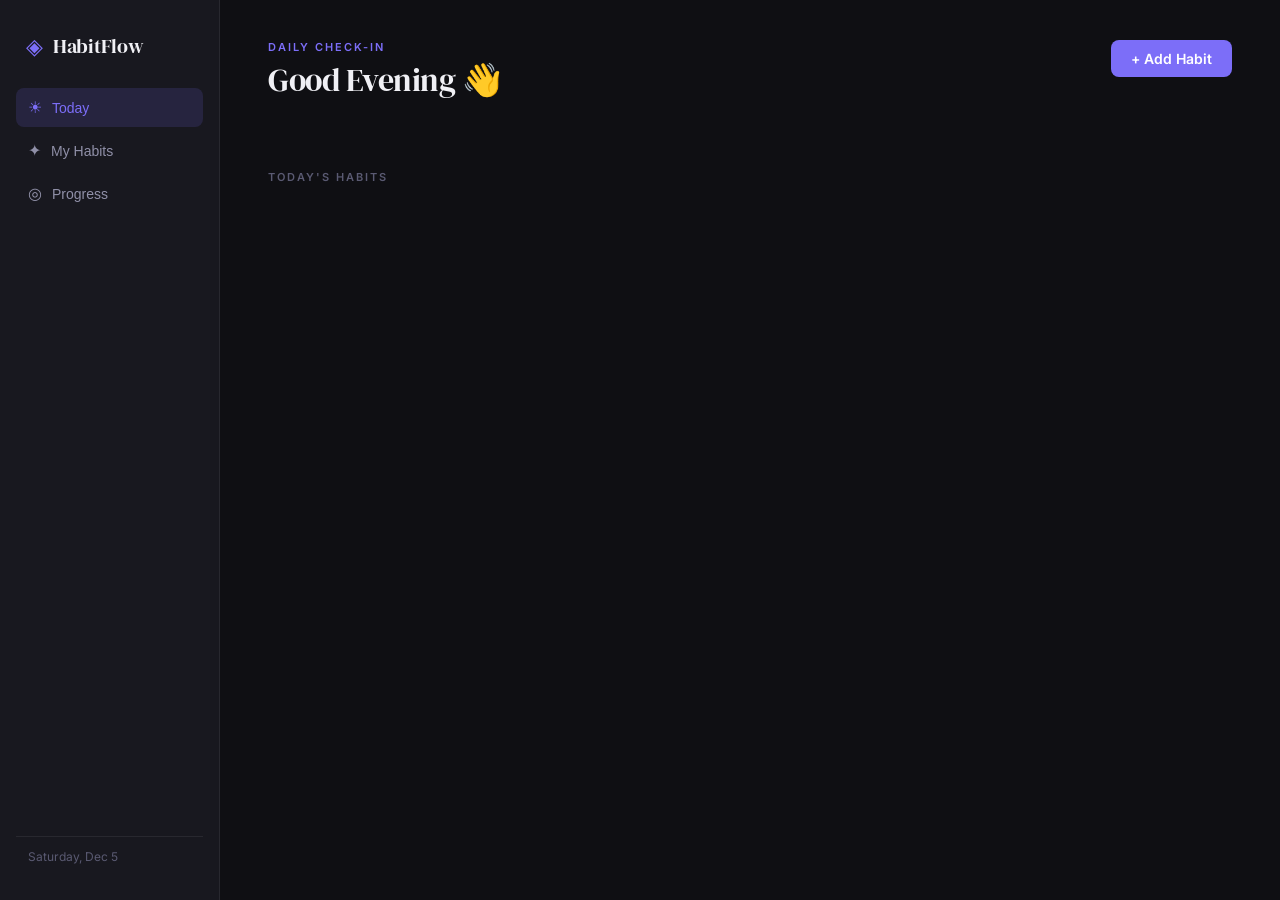
==== templates/index.html @ 09bbe9ed "Initial commit" ====
<!DOCTYPE html>
<html lang="en">
<head>
  <meta charset="UTF-8" />
  <meta name="viewport" content="width=device-width, initial-scale=1.0"/>
  <title>HabitFlow — Daily Tracker</title>
  <link rel="preconnect" href="https://fonts.googleapis.com">
  <link href="https://fonts.googleapis.com/css2?family=Inter:wght@300;400;500;600;700&family=DM+Serif+Display&display=swap" rel="stylesheet">
  <link rel="stylesheet" href="/static/css/style.css">
</head>
<body>

  <!-- Mobile Top Bar -->
  <header class="topbar">
    <button class="hamburger" id="hamburger" aria-label="Open menu">
      <span></span><span></span><span></span>
    </button>
    <div class="topbar-logo">
      <span class="logo-icon">◈</span>
      <span class="logo-text">Habit Tracker</span>
    </div>
    <button class="btn-primary topbar-add" id="topbar-add">+</button>
  </header>

  <!-- Sidebar Overlay (mobile) -->
  <div class="sidebar-overlay" id="sidebar-overlay"></div>

  <!-- Sidebar -->
  <aside class="sidebar" id="sidebar">
    <div class="sidebar-logo">
      <span class="logo-icon">◈</span>
      <span class="logo-text">HabitFlow</span>
      <button class="sidebar-close" id="sidebar-close" aria-label="Close menu">✕</button>
    </div>
    <nav class="sidebar-nav">
      <button class="nav-item active" data-page="today">
        <span class="nav-icon">☀</span> Today
      </button>
      <button class="nav-item" data-page="habits">
        <span class="nav-icon">✦</span> My Habits
      </button>
      <button class="nav-item" data-page="progress">
        <span class="nav-icon">◎</span> Progress
      </button>
    </nav>
    <div class="sidebar-date" id="sidebar-date"></div>
  </aside>

  <!-- Main -->
  <main class="main">
    <!-- TODAY PAGE -->
    <section class="page active" id="page-today">
      <div class="page-header">
        <div>
          <p class="page-eyebrow">Daily Check-in</p>
          <h1 class="page-title">Good <span id="greeting-time"></span> 👋</h1>
        </div>
        <button class="btn-primary desktop-add" id="open-add-modal">+ Add Habit</button>
      </div>
      <div class="summary-cards" id="today-summary"></div>
      <div class="section-label">Today's Habits</div>
      <div class="habit-list" id="today-habits"></div>
    </section>

    <!-- HABITS PAGE -->
    <section class="page" id="page-habits">
      <div class="page-header">
        <div>
          <p class="page-eyebrow">Manage</p>
          <h1 class="page-title">My Habits</h1>
        </div>
        <button class="btn-primary desktop-add" id="open-add-modal-2">+ Add Habit</button>
      </div>
      <div class="habit-grid" id="habits-grid"></div>
      <div class="empty-state" id="habits-empty" style="display:none">
        <div class="empty-icon">✦</div>
        <p>No habits yet. Add your first one!</p>
      </div>
    </section>

    <!-- PROGRESS PAGE -->
    <section class="page" id="page-progress">
      <div class="page-header">
        <div>
          <p class="page-eyebrow">Analytics</p>
          <h1 class="page-title">Your Progress</h1>
        </div>
      </div>
      <div class="summary-cards" id="progress-summary"></div>
      <div class="section-label">7-Day Activity</div>
      <div class="progress-charts" id="progress-charts"></div>
      <div class="section-label" style="margin-top:2rem;">Completion Rates</div>
      <div class="completion-bars" id="completion-bars"></div>
    </section>
  </main>

  <!-- ADD / EDIT MODAL -->
  <div class="modal-overlay" id="habit-modal">
    <div class="modal">
      <div class="modal-header">
        <h2 id="modal-title">New Habit</h2>
        <button class="modal-close" id="close-modal">✕</button>
      </div>
      <div class="modal-body">
        <div class="form-group">
          <label>Habit Name</label>
          <input type="text" id="habit-name" placeholder="e.g. Morning run" maxlength="50"/>
        </div>
        <div class="form-group">
          <label>Pick an Icon</label>
          <div class="icon-grid" id="icon-picker"></div>
        </div>
        <div class="form-group">
          <label>Color</label>
          <div class="color-grid" id="color-picker"></div>
        </div>
      </div>
      <div class="modal-footer">
        <button class="btn-ghost" id="cancel-modal">Cancel</button>
        <button class="btn-primary" id="save-habit">Save Habit</button>
      </div>
      <input type="hidden" id="edit-habit-id"/>
    </div>
  </div>

  <!-- TOAST -->
  <div class="toast" id="toast"></div>

  <script src="/static/js/app.js"></script>
</body>
</html>
---- static/css/style.css ----
/* ─── RESET & BASE ─── */
*, *::before, *::after { box-sizing: border-box; margin: 0; padding: 0; }

:root {
  --bg: #0f0f13;
  --surface: #18181f;
  --surface-2: #202028;
  --border: rgba(255,255,255,0.07);
  --text: #f0f0f5;
  --text-2: #9090a8;
  --text-3: #5a5a72;
  --accent: #7c6ef8;
  --accent-light: rgba(124,110,248,0.15);
  --green: #34d399;
  --green-light: rgba(52,211,153,0.15);
  --red: #f87171;
  --yellow: #fbbf24;
  --radius: 14px;
  --radius-sm: 8px;
  --shadow: 0 4px 24px rgba(0,0,0,0.4);
  --sidebar-w: 220px;
  --topbar-h: 58px;
  font-size: 15px;
}

html { height: 100%; }
body {
  font-family: 'Inter', sans-serif;
  background: var(--bg);
  color: var(--text);
  display: flex;
  min-height: 100vh;
  overflow-x: hidden;
}

/* ─── MOBILE TOPBAR ─── */
.topbar {
  display: none;
  position: fixed;
  top: 0; left: 0; right: 0;
  height: var(--topbar-h);
  background: var(--surface);
  border-bottom: 1px solid var(--border);
  align-items: center;
  justify-content: space-between;
  padding: 0 16px;
  z-index: 90;
  gap: 12px;
}

.topbar-logo {
  display: flex;
  align-items: center;
  gap: 8px;
  flex: 1;
}

.topbar-add {
  padding: 8px 14px;
  font-size: 18px;
  line-height: 1;
  flex-shrink: 0;
}

/* ─── HAMBURGER ─── */
.hamburger {
  width: 38px;
  height: 38px;
  display: flex;
  flex-direction: column;
  align-items: center;
  justify-content: center;
  gap: 5px;
  background: none;
  border: 1px solid var(--border);
  border-radius: var(--radius-sm);
  cursor: pointer;
  flex-shrink: 0;
  padding: 0;
}

.hamburger span {
  display: block;
  width: 18px;
  height: 2px;
  background: var(--text-2);
  border-radius: 2px;
  transition: all 0.25s ease;
  transform-origin: center;
}

/* Animated X when open */
.hamburger.open span:nth-child(1) { transform: translateY(7px) rotate(45deg); }
.hamburger.open span:nth-child(2) { opacity: 0; transform: scaleX(0); }
.hamburger.open span:nth-child(3) { transform: translateY(-7px) rotate(-45deg); }

/* ─── SIDEBAR OVERLAY ─── */
.sidebar-overlay {
  display: none;
  position: fixed;
  inset: 0;
  background: rgba(0,0,0,0.55);
  backdrop-filter: blur(3px);
  z-index: 95;
  opacity: 0;
  transition: opacity 0.25s ease;
}

.sidebar-overlay.visible {
  display: block;
  opacity: 1;
}

/* ─── SIDEBAR ─── */
.sidebar {
  width: var(--sidebar-w);
  min-height: 100vh;
  background: var(--surface);
  border-right: 1px solid var(--border);
  display: flex;
  flex-direction: column;
  padding: 24px 16px;
  flex-shrink: 0;
  position: relative;
  z-index: 1;
}

.sidebar-logo {
  display: flex;
  align-items: center;
  gap: 10px;
  padding: 8px 10px 28px;
}

.logo-icon { font-size: 22px; color: var(--accent); }

.logo-text {
  font-family: 'DM Serif Display', serif;
  font-size: 20px;
  color: var(--text);
  letter-spacing: -0.3px;
  flex: 1;
}

/* Close X — only shown on mobile */
.sidebar-close {
  display: none;
  background: none;
  border: 1px solid var(--border);
  color: var(--text-2);
  width: 28px;
  height: 28px;
  border-radius: 50%;
  cursor: pointer;
  font-size: 12px;
  align-items: center;
  justify-content: center;
  transition: all 0.15s;
  flex-shrink: 0;
}
.sidebar-close:hover { background: var(--surface-2); color: var(--text); }

.sidebar-nav { display: flex; flex-direction: column; gap: 4px; flex: 1; }

.nav-item {
  display: flex;
  align-items: center;
  gap: 10px;
  width: 100%;
  padding: 10px 12px;
  border-radius: var(--radius-sm);
  background: none;
  border: none;
  color: var(--text-2);
  font-size: 14px;
  font-weight: 500;
  cursor: pointer;
  transition: all 0.18s;
  text-align: left;
}

.nav-item:hover { background: var(--surface-2); color: var(--text); }
.nav-item.active { background: var(--accent-light); color: var(--accent); }
.nav-icon { font-size: 16px; }

.sidebar-date {
  font-size: 12px;
  color: var(--text-3);
  padding: 12px;
  border-top: 1px solid var(--border);
}

/* ─── MAIN AREA ─── */
.main {
  flex: 1;
  overflow-y: auto;
  overflow-x: hidden;
  padding: 40px 48px;
  min-height: 100vh;
}

.page { display: none; }
.page.active { display: block; }

/* ─── PAGE HEADER ─── */
.page-header {
  display: flex;
  align-items: flex-start;
  justify-content: space-between;
  margin-bottom: 32px;
  gap: 16px;
}

.page-eyebrow {
  font-size: 11px;
  letter-spacing: 2px;
  text-transform: uppercase;
  color: var(--accent);
  font-weight: 600;
  margin-bottom: 4px;
}

.page-title {
  font-family: 'DM Serif Display', serif;
  font-size: 32px;
  color: var(--text);
  font-weight: 400;
  letter-spacing: -0.5px;
}

.section-label {
  font-size: 11px;
  letter-spacing: 2px;
  text-transform: uppercase;
  color: var(--text-3);
  font-weight: 600;
  margin-bottom: 16px;
}

/* ─── BUTTONS ─── */
.btn-primary {
  padding: 10px 20px;
  background: var(--accent);
  color: #fff;
  border: none;
  border-radius: var(--radius-sm);
  font-size: 14px;
  font-weight: 600;
  cursor: pointer;
  transition: opacity 0.15s, transform 0.1s;
  font-family: 'Inter', sans-serif;
  white-space: nowrap;
  flex-shrink: 0;
}

.btn-primary:hover { opacity: 0.88; transform: translateY(-1px); }
.btn-primary:active { transform: translateY(0); }

.btn-ghost {
  padding: 10px 20px;
  background: none;
  color: var(--text-2);
  border: 1px solid var(--border);
  border-radius: var(--radius-sm);
  font-size: 14px;
  font-weight: 500;
  cursor: pointer;
  transition: background 0.15s;
  font-family: 'Inter', sans-serif;
}

.btn-ghost:hover { background: var(--surface-2); }

/* ─── SUMMARY CARDS ─── */
.summary-cards {
  display: grid;
  grid-template-columns: repeat(auto-fit, minmax(150px, 1fr));
  gap: 16px;
  margin-bottom: 36px;
}

.summary-card {
  background: var(--surface);
  border: 1px solid var(--border);
  border-radius: var(--radius);
  padding: 20px;
}

.summary-card .card-label {
  font-size: 11px;
  letter-spacing: 1.5px;
  text-transform: uppercase;
  color: var(--text-3);
  font-weight: 600;
  margin-bottom: 10px;
}

.summary-card .card-value {
  font-size: 30px;
  font-weight: 700;
  color: var(--text);
  line-height: 1;
  margin-bottom: 4px;
}

.summary-card .card-sub { font-size: 13px; color: var(--text-2); }
.card-value.green { color: var(--green); }
.card-value.accent { color: var(--accent); }

/* ─── TODAY HABIT LIST ─── */
.habit-list { display: flex; flex-direction: column; gap: 12px; }

.habit-row {
  background: var(--surface);
  border: 1px solid var(--border);
  border-radius: var(--radius);
  padding: 16px 18px;
  display: flex;
  align-items: center;
  gap: 14px;
  transition: border-color 0.2s, background 0.2s;
}

.habit-row.completed {
  border-color: rgba(52,211,153,0.3);
  background: rgba(52,211,153,0.04);
}

.habit-check {
  width: 34px;
  height: 34px;
  border-radius: 50%;
  border: 2px solid var(--border);
  background: none;
  cursor: pointer;
  display: flex;
  align-items: center;
  justify-content: center;
  font-size: 16px;
  flex-shrink: 0;
  transition: all 0.2s;
  color: transparent;
}

.habit-check:hover { border-color: var(--green); }

.habit-row.completed .habit-check {
  background: var(--green);
  border-color: var(--green);
  color: #0f2a1e;
}

.habit-info { flex: 1; min-width: 0; }

.habit-name-row {
  display: flex;
  align-items: center;
  gap: 8px;
  margin-bottom: 6px;
}

.habit-icon-badge {
  width: 28px;
  height: 28px;
  border-radius: 7px;
  display: flex;
  align-items: center;
  justify-content: center;
  font-size: 14px;
  flex-shrink: 0;
}

.habit-name {
  font-size: 15px;
  font-weight: 500;
  color: var(--text);
  white-space: nowrap;
  overflow: hidden;
  text-overflow: ellipsis;
}

.habit-row.completed .habit-name { color: var(--text-2); text-decoration: line-through; }

.habit-mini-week { display: flex; gap: 4px; align-items: center; }

.mini-day {
  width: 10px;
  height: 10px;
  border-radius: 3px;
  background: var(--surface-2);
  border: 1px solid var(--border);
}

.mini-day.done { background: var(--green); border-color: var(--green); }
.mini-day.today { outline: 2px solid var(--accent); outline-offset: 1px; }

.habit-meta {
  display: flex;
  flex-direction: column;
  align-items: flex-end;
  gap: 4px;
  flex-shrink: 0;
}

.streak-badge {
  display: flex;
  align-items: center;
  gap: 4px;
  font-size: 12px;
  font-weight: 600;
  color: var(--yellow);
  background: rgba(251,191,36,0.12);
  padding: 3px 8px;
  border-radius: 20px;
  white-space: nowrap;
}

.rate-text { font-size: 11px; color: var(--text-3); }

/* ─── HABITS GRID ─── */
.habit-grid {
  display: grid;
  grid-template-columns: repeat(auto-fill, minmax(260px, 1fr));
  gap: 16px;
}

.habit-card {
  background: var(--surface);
  border: 1px solid var(--border);
  border-radius: var(--radius);
  padding: 22px;
}

.habit-card-top {
  display: flex;
  align-items: center;
  justify-content: space-between;
  margin-bottom: 16px;
}

.habit-card-icon {
  width: 42px;
  height: 42px;
  border-radius: 12px;
  display: flex;
  align-items: center;
  justify-content: center;
  font-size: 20px;
}

.habit-card-actions { display: flex; gap: 6px; }

.icon-btn {
  width: 30px;
  height: 30px;
  border-radius: 7px;
  border: 1px solid var(--border);
  background: none;
  color: var(--text-2);
  cursor: pointer;
  display: flex;
  align-items: center;
  justify-content: center;
  font-size: 13px;
  transition: all 0.15s;
}

.icon-btn:hover { background: var(--surface-2); color: var(--text); }
.icon-btn.danger:hover { background: rgba(248,113,113,0.12); color: var(--red); border-color: rgba(248,113,113,0.3); }

.habit-card-name {
  font-size: 16px;
  font-weight: 600;
  color: var(--text);
  margin-bottom: 14px;
  white-space: nowrap;
  overflow: hidden;
  text-overflow: ellipsis;
}

.habit-card-stats {
  display: grid;
  grid-template-columns: 1fr 1fr 1fr;
  gap: 10px;
  padding-top: 14px;
  border-top: 1px solid var(--border);
}

.stat-item { text-align: center; }
.stat-value { font-size: 18px; font-weight: 700; color: var(--text); }
.stat-label { font-size: 10px; color: var(--text-3); text-transform: uppercase; letter-spacing: 1px; margin-top: 2px; }

/* ─── EMPTY STATE ─── */
.empty-state {
  text-align: center;
  padding: 80px 20px;
  color: var(--text-3);
}

.empty-icon { font-size: 40px; margin-bottom: 16px; }
.empty-state p { font-size: 15px; }

/* ─── PROGRESS CHARTS ─── */
.progress-charts { display: flex; flex-direction: column; gap: 14px; }

.chart-row {
  background: var(--surface);
  border: 1px solid var(--border);
  border-radius: var(--radius);
  padding: 16px 20px;
  display: flex;
  align-items: center;
  gap: 16px;
  flex-wrap: wrap;
}

.chart-name {
  width: 130px;
  flex-shrink: 0;
  display: flex;
  align-items: center;
  gap: 8px;
  font-size: 14px;
  font-weight: 500;
  color: var(--text);
  min-width: 0;
}

.chart-icon-sm {
  width: 26px;
  height: 26px;
  border-radius: 6px;
  display: flex;
  align-items: center;
  justify-content: center;
  font-size: 13px;
  flex-shrink: 0;
}

.chart-week {
  display: flex;
  gap: 5px;
  align-items: flex-end;
  flex-wrap: nowrap;
  overflow-x: auto;
}

.chart-bar-col {
  display: flex;
  flex-direction: column;
  align-items: center;
  gap: 4px;
}

.chart-bar {
  width: 26px;
  height: 26px;
  border-radius: 6px;
  background: var(--surface-2);
  border: 1px solid var(--border);
  display: flex;
  align-items: center;
  justify-content: center;
  font-size: 10px;
  color: var(--text-3);
  transition: all 0.2s;
  flex-shrink: 0;
}

.chart-bar.done { color: #0f2a1e; font-size: 13px; }
.chart-day-label { font-size: 10px; color: var(--text-3); }

.completion-bars { display: flex; flex-direction: column; gap: 12px; }

.comp-row {
  background: var(--surface);
  border: 1px solid var(--border);
  border-radius: var(--radius);
  padding: 16px 20px;
}

.comp-row-header {
  display: flex;
  justify-content: space-between;
  align-items: center;
  margin-bottom: 10px;
  gap: 12px;
}

.comp-name {
  display: flex;
  align-items: center;
  gap: 8px;
  font-size: 14px;
  font-weight: 500;
  color: var(--text);
  min-width: 0;
}

.comp-pct { font-size: 14px; font-weight: 700; color: var(--text); flex-shrink: 0; }

.comp-bar-bg {
  height: 7px;
  background: var(--surface-2);
  border-radius: 10px;
  overflow: hidden;
}

.comp-bar-fill {
  height: 100%;
  border-radius: 10px;
  transition: width 0.6s ease;
}

/* ─── MODAL ─── */
.modal-overlay {
  display: none;
  position: fixed;
  inset: 0;
  background: rgba(0,0,0,0.6);
  backdrop-filter: blur(6px);
  z-index: 100;
  align-items: center;
  justify-content: center;
  padding: 16px;
}

.modal-overlay.open { display: flex; }

.modal {
  background: var(--surface);
  border: 1px solid var(--border);
  border-radius: 20px;
  width: 440px;
  max-width: 100%;
  max-height: 90vh;
  overflow-y: auto;
  box-shadow: var(--shadow);
  animation: slideUp 0.2s ease;
}

@keyframes slideUp {
  from { opacity: 0; transform: translateY(16px); }
  to { opacity: 1; transform: translateY(0); }
}

.modal-header {
  display: flex;
  justify-content: space-between;
  align-items: center;
  padding: 24px 24px 0;
}

.modal-header h2 {
  font-family: 'DM Serif Display', serif;
  font-size: 22px;
  font-weight: 400;
}

.modal-close {
  width: 32px;
  height: 32px;
  border-radius: 50%;
  border: 1px solid var(--border);
  background: none;
  color: var(--text-2);
  cursor: pointer;
  display: flex;
  align-items: center;
  justify-content: center;
  font-size: 14px;
  transition: all 0.15s;
  flex-shrink: 0;
}

.modal-close:hover { background: var(--surface-2); color: var(--text); }

.modal-body { padding: 24px; display: flex; flex-direction: column; gap: 20px; }

.form-group { display: flex; flex-direction: column; gap: 8px; }
.form-group label { font-size: 12px; text-transform: uppercase; letter-spacing: 1.5px; color: var(--text-3); font-weight: 600; }

.form-group input {
  background: var(--surface-2);
  border: 1px solid var(--border);
  border-radius: var(--radius-sm);
  padding: 12px 14px;
  color: var(--text);
  font-size: 14px;
  font-family: 'Inter', sans-serif;
  outline: none;
  transition: border-color 0.2s;
  width: 100%;
}

.form-group input:focus { border-color: var(--accent); }
.form-group input::placeholder { color: var(--text-3); }

.icon-grid {
  display: grid;
  grid-template-columns: repeat(8, 1fr);
  gap: 6px;
}

.icon-opt {
  width: 100%;
  aspect-ratio: 1;
  border-radius: 8px;
  border: 1px solid var(--border);
  background: var(--surface-2);
  display: flex;
  align-items: center;
  justify-content: center;
  font-size: 18px;
  cursor: pointer;
  transition: all 0.15s;
}

.icon-opt:hover { border-color: var(--accent); background: var(--accent-light); }
.icon-opt.selected { border-color: var(--accent); background: var(--accent-light); }

.color-grid { display: flex; gap: 8px; flex-wrap: wrap; }

.color-opt {
  width: 28px;
  height: 28px;
  border-radius: 50%;
  border: 2px solid transparent;
  cursor: pointer;
  transition: transform 0.15s, border-color 0.15s;
}

.color-opt:hover { transform: scale(1.15); }
.color-opt.selected { border-color: #fff; transform: scale(1.1); }

.modal-footer {
  display: flex;
  justify-content: flex-end;
  gap: 10px;
  padding: 0 24px 24px;
}

/* ─── TOAST ─── */
.toast {
  position: fixed;
  bottom: 28px;
  left: 50%;
  transform: translateX(-50%) translateY(80px);
  background: var(--surface);
  border: 1px solid var(--border);
  color: var(--text);
  padding: 12px 22px;
  border-radius: 30px;
  font-size: 14px;
  font-weight: 500;
  box-shadow: var(--shadow);
  transition: transform 0.3s ease;
  z-index: 200;
  pointer-events: none;
  white-space: nowrap;
}

.toast.show { transform: translateX(-50%) translateY(0); }

/* ─── SCROLLBAR ─── */
::-webkit-scrollbar { width: 6px; }
::-webkit-scrollbar-track { background: transparent; }
::-webkit-scrollbar-thumb { background: var(--surface-2); border-radius: 10px; }

/* ─── LOADING ─── */
.loading {
  display: flex;
  align-items: center;
  justify-content: center;
  padding: 60px;
  color: var(--text-3);
  font-size: 14px;
  gap: 10px;
}

@keyframes spin { to { transform: rotate(360deg); } }

.spinner {
  width: 18px;
  height: 18px;
  border: 2px solid var(--border);
  border-top-color: var(--accent);
  border-radius: 50%;
  animation: spin 0.7s linear infinite;
}

/* ═══════════════════════════════════════════
   RESPONSIVE BREAKPOINTS
═══════════════════════════════════════════ */

/* ── Tablet: hide sidebar by default, show hamburger ── */
@media (max-width: 768px) {

  body { flex-direction: column; overflow-x: hidden; }

  /* Show mobile topbar */
  .topbar { display: flex; }

  /* Push content below topbar */
  .main {
    padding: 24px 20px 100px;
    margin-top: var(--topbar-h);
    min-height: calc(100vh - var(--topbar-h));
    width: 100%;
  }

  /* Hide desktop add button in header */
  .desktop-add { display: none; }

  /* Sidebar slides in from left */
  .sidebar {
    position: fixed;
    top: 0; left: 0;
    height: 100vh;
    width: 260px;
    z-index: 100;
    transform: translateX(-100%);
    transition: transform 0.28s cubic-bezier(0.4,0,0.2,1);
    padding: 20px 16px;
    overflow-y: auto;
  }

  .sidebar.open { transform: translateX(0); }

  /* Show close button inside sidebar */
  .sidebar-close { display: flex; }

  /* Page title smaller */
  .page-title { font-size: 26px; }
  .page-header { margin-bottom: 24px; }

  /* Summary cards — 2 columns */
  .summary-cards {
    grid-template-columns: repeat(2, 1fr);
    gap: 12px;
    margin-bottom: 24px;
  }

  .summary-card { padding: 16px; }
  .summary-card .card-value { font-size: 26px; }

  /* Habit rows — tighten up */
  .habit-row { padding: 14px 14px; gap: 12px; }
  .habit-name { font-size: 14px; }

  /* Hide rate text on small screens */
  .rate-text { display: none; }

  /* Habit grid — single column */
  .habit-grid { grid-template-columns: 1fr; }

  /* Progress chart name narrower */
  .chart-name { width: 100px; font-size: 13px; }
  .chart-bar { width: 24px; height: 24px; }

  /* Modal full-width on mobile */
  .modal-overlay { padding: 12px; align-items: flex-end; }
  .modal { border-radius: 20px 20px 16px 16px; width: 100%; max-height: 85vh; }

  /* Icon grid — 6 cols on tablet */
  .icon-grid { grid-template-columns: repeat(6, 1fr); }
}

/* ── Small mobile ── */
@media (max-width: 480px) {

  .main { padding: 20px 14px 90px; }

  .page-title { font-size: 22px; }
  .page-eyebrow { font-size: 10px; }

  /* Summary 2 cols, compact */
  .summary-cards { grid-template-columns: repeat(2, 1fr); gap: 10px; }
  .summary-card { padding: 14px 12px; }
  .summary-card .card-value { font-size: 22px; }
  .summary-card .card-sub { font-size: 11px; }
  .summary-card .card-label { font-size: 10px; margin-bottom: 6px; }

  /* Habit rows */
  .habit-row { padding: 12px; gap: 10px; }
  .habit-check { width: 30px; height: 30px; font-size: 14px; }
  .habit-icon-badge { width: 24px; height: 24px; font-size: 12px; }
  .habit-name { font-size: 14px; }

  /* Mini week — smaller dots */
  .mini-day { width: 8px; height: 8px; }

  /* Streak badge smaller */
  .streak-badge { font-size: 11px; padding: 2px 6px; }

  /* Habits grid */
  .habit-card { padding: 16px; }
  .habit-card-name { font-size: 15px; }
  .stat-value { font-size: 16px; }

  /* Chart adjustments */
  .chart-row { padding: 12px 14px; gap: 10px; }
  .chart-name { width: 80px; font-size: 12px; }
  .chart-bar { width: 22px; height: 22px; font-size: 11px; }
  .chart-day-label { font-size: 9px; }
  .chart-week { gap: 4px; }

  /* Completion bars */
  .comp-row { padding: 14px; }
  .comp-name { font-size: 13px; }

  /* Icon grid 4 cols */
  .icon-grid { grid-template-columns: repeat(6, 1fr); gap: 5px; }
  .icon-opt { font-size: 16px; }

  /* Modal */
  .modal-header { padding: 18px 18px 0; }
  .modal-body { padding: 18px; gap: 16px; }
  .modal-footer { padding: 0 18px 18px; }
  .modal-header h2 { font-size: 19px; }

  /* Buttons */
  .btn-primary, .btn-ghost { padding: 9px 16px; font-size: 13px; }
  .topbar-add { padding: 7px 12px; font-size: 16px; }

  /* Section label */
  .section-label { font-size: 10px; }
}

/* ── Very small (≤360px) ── */
@media (max-width: 360px) {
  .summary-cards { grid-template-columns: 1fr 1fr; gap: 8px; }
  .chart-name { display: none; }
  .habit-mini-week { display: none; }
}
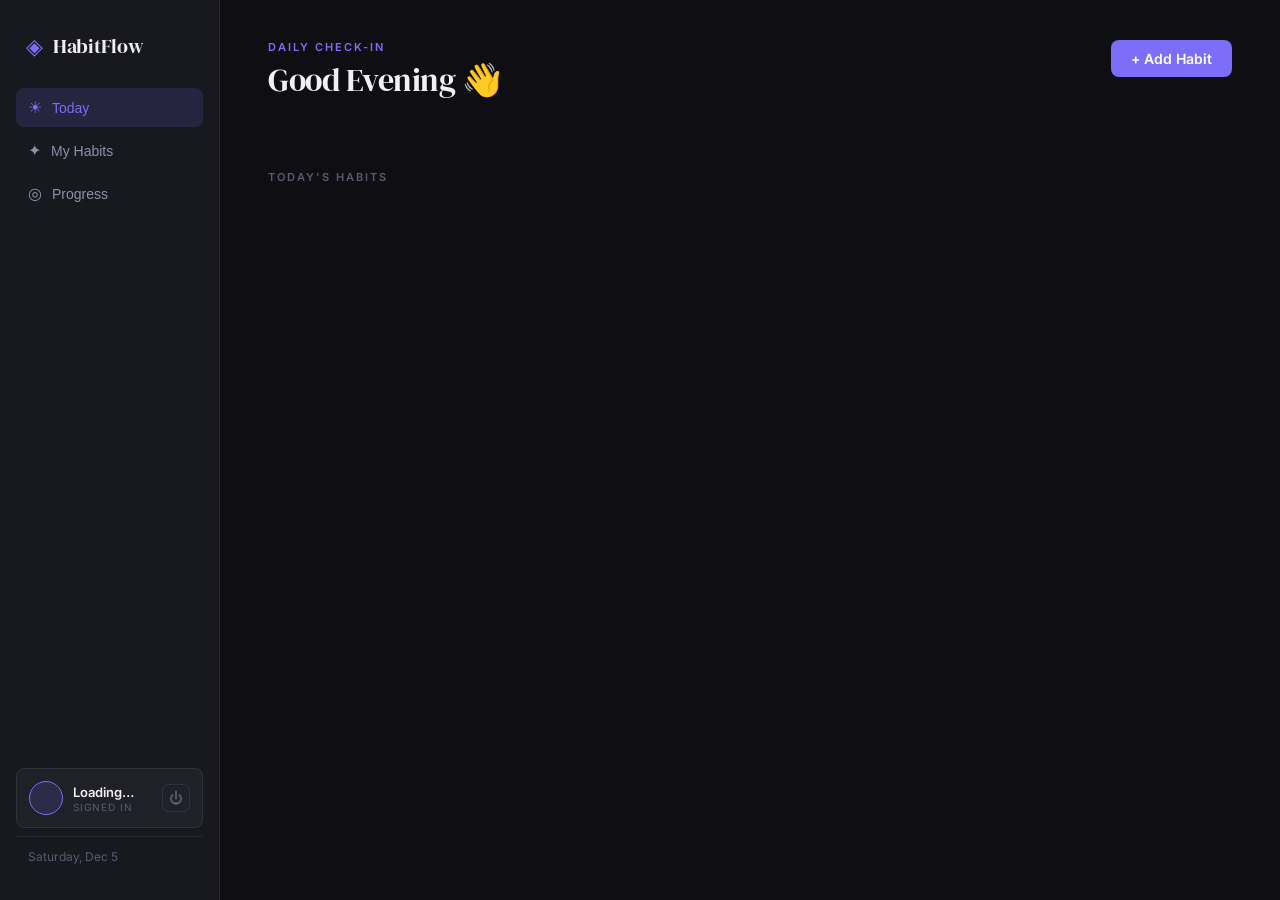
==== commit 6b2264fc: "Updated project" ====
--- a/templates/index.html
+++ b/templates/index.html
@@ -17,7 +17,7 @@
     </button>
     <div class="topbar-logo">
       <span class="logo-icon">◈</span>
-      <span class="logo-text">Habit Tracker</span>
+      <span class="logo-text">HabitFlow</span>
     </div>
     <button class="btn-primary topbar-add" id="topbar-add">+</button>
   </header>
@@ -32,6 +32,7 @@
       <span class="logo-text">HabitFlow</span>
       <button class="sidebar-close" id="sidebar-close" aria-label="Close menu">✕</button>
     </div>
+
     <nav class="sidebar-nav">
       <button class="nav-item active" data-page="today">
         <span class="nav-icon">☀</span> Today
@@ -43,6 +44,17 @@
         <span class="nav-icon">◎</span> Progress
       </button>
     </nav>
+
+    <!-- User profile + logout at bottom -->
+    <div class="sidebar-user">
+      <div class="user-avatar" id="user-avatar"></div>
+      <div class="user-info">
+        <div class="user-name" id="user-name">Loading…</div>
+        <div class="user-label">Signed in</div>
+      </div>
+      <button class="logout-btn" id="logout-btn" title="Sign out">⏻</button>
+    </div>
+
     <div class="sidebar-date" id="sidebar-date"></div>
   </aside>
 
--- a/static/css/style.css
+++ b/static/css/style.css
@@ -933,3 +933,74 @@
   .chart-name { display: none; }
   .habit-mini-week { display: none; }
 }
+
+/* ─── USER PROFILE IN SIDEBAR ─── */
+.sidebar-user {
+  display: flex;
+  align-items: center;
+  gap: 10px;
+  padding: 12px;
+  margin-top: auto;
+  margin-bottom: 8px;
+  background: var(--surface-2);
+  border: 1px solid var(--border);
+  border-radius: var(--radius-sm);
+}
+
+.user-avatar {
+  width: 34px;
+  height: 34px;
+  border-radius: 50%;
+  background: var(--accent-light);
+  border: 1.5px solid var(--accent);
+  display: flex;
+  align-items: center;
+  justify-content: center;
+  font-size: 14px;
+  font-weight: 700;
+  color: var(--accent);
+  flex-shrink: 0;
+  text-transform: uppercase;
+}
+
+.user-info { flex: 1; min-width: 0; }
+
+.user-name {
+  font-size: 13px;
+  font-weight: 600;
+  color: var(--text);
+  white-space: nowrap;
+  overflow: hidden;
+  text-overflow: ellipsis;
+}
+
+.user-label {
+  font-size: 10px;
+  color: var(--text-3);
+  text-transform: uppercase;
+  letter-spacing: 1px;
+  margin-top: 1px;
+}
+
+.logout-btn {
+  width: 28px;
+  height: 28px;
+  border-radius: 6px;
+  border: 1px solid var(--border);
+  background: none;
+  color: var(--text-3);
+  cursor: pointer;
+  display: flex;
+  align-items: center;
+  justify-content: center;
+  font-size: 14px;
+  flex-shrink: 0;
+  transition: all 0.15s;
+  padding: 0;
+}
+
+.logout-btn:hover {
+  background: rgba(248,113,113,0.12);
+  color: var(--red);
+  border-color: rgba(248,113,113,0.3);
+}
